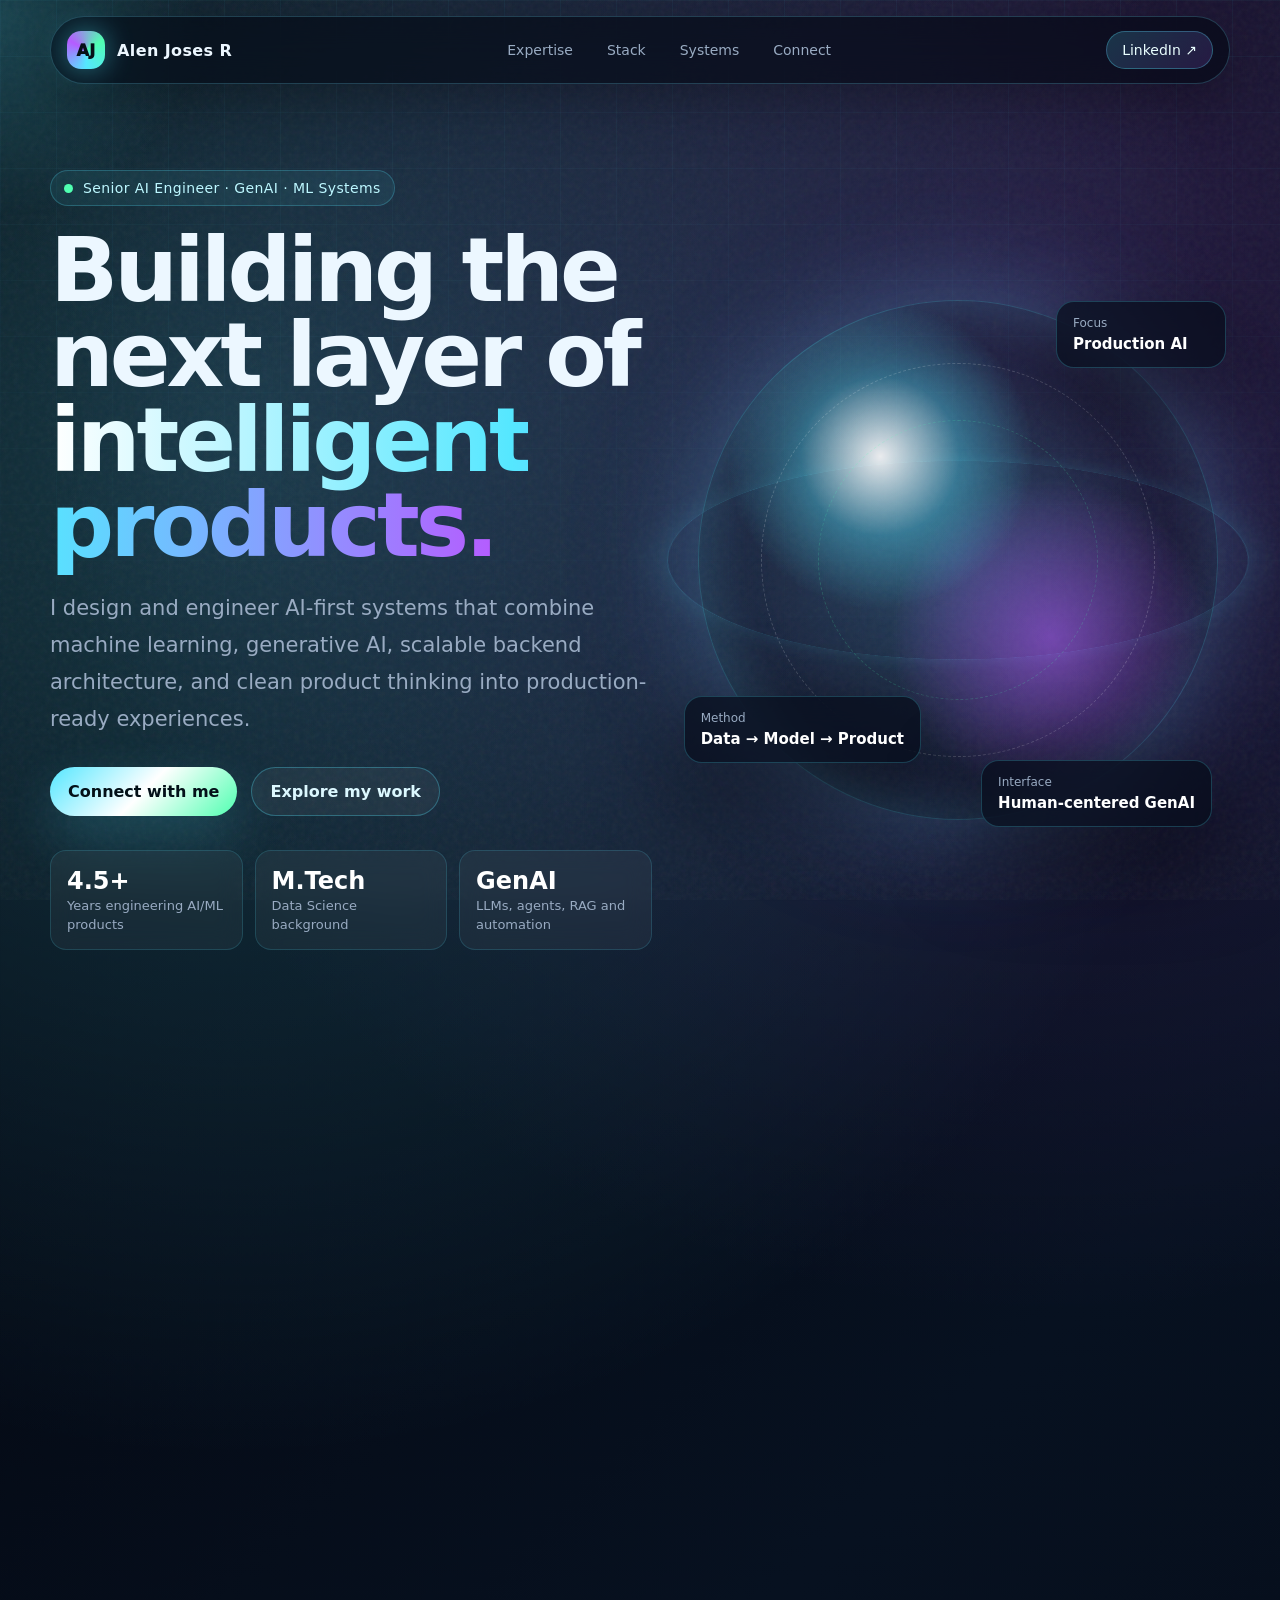
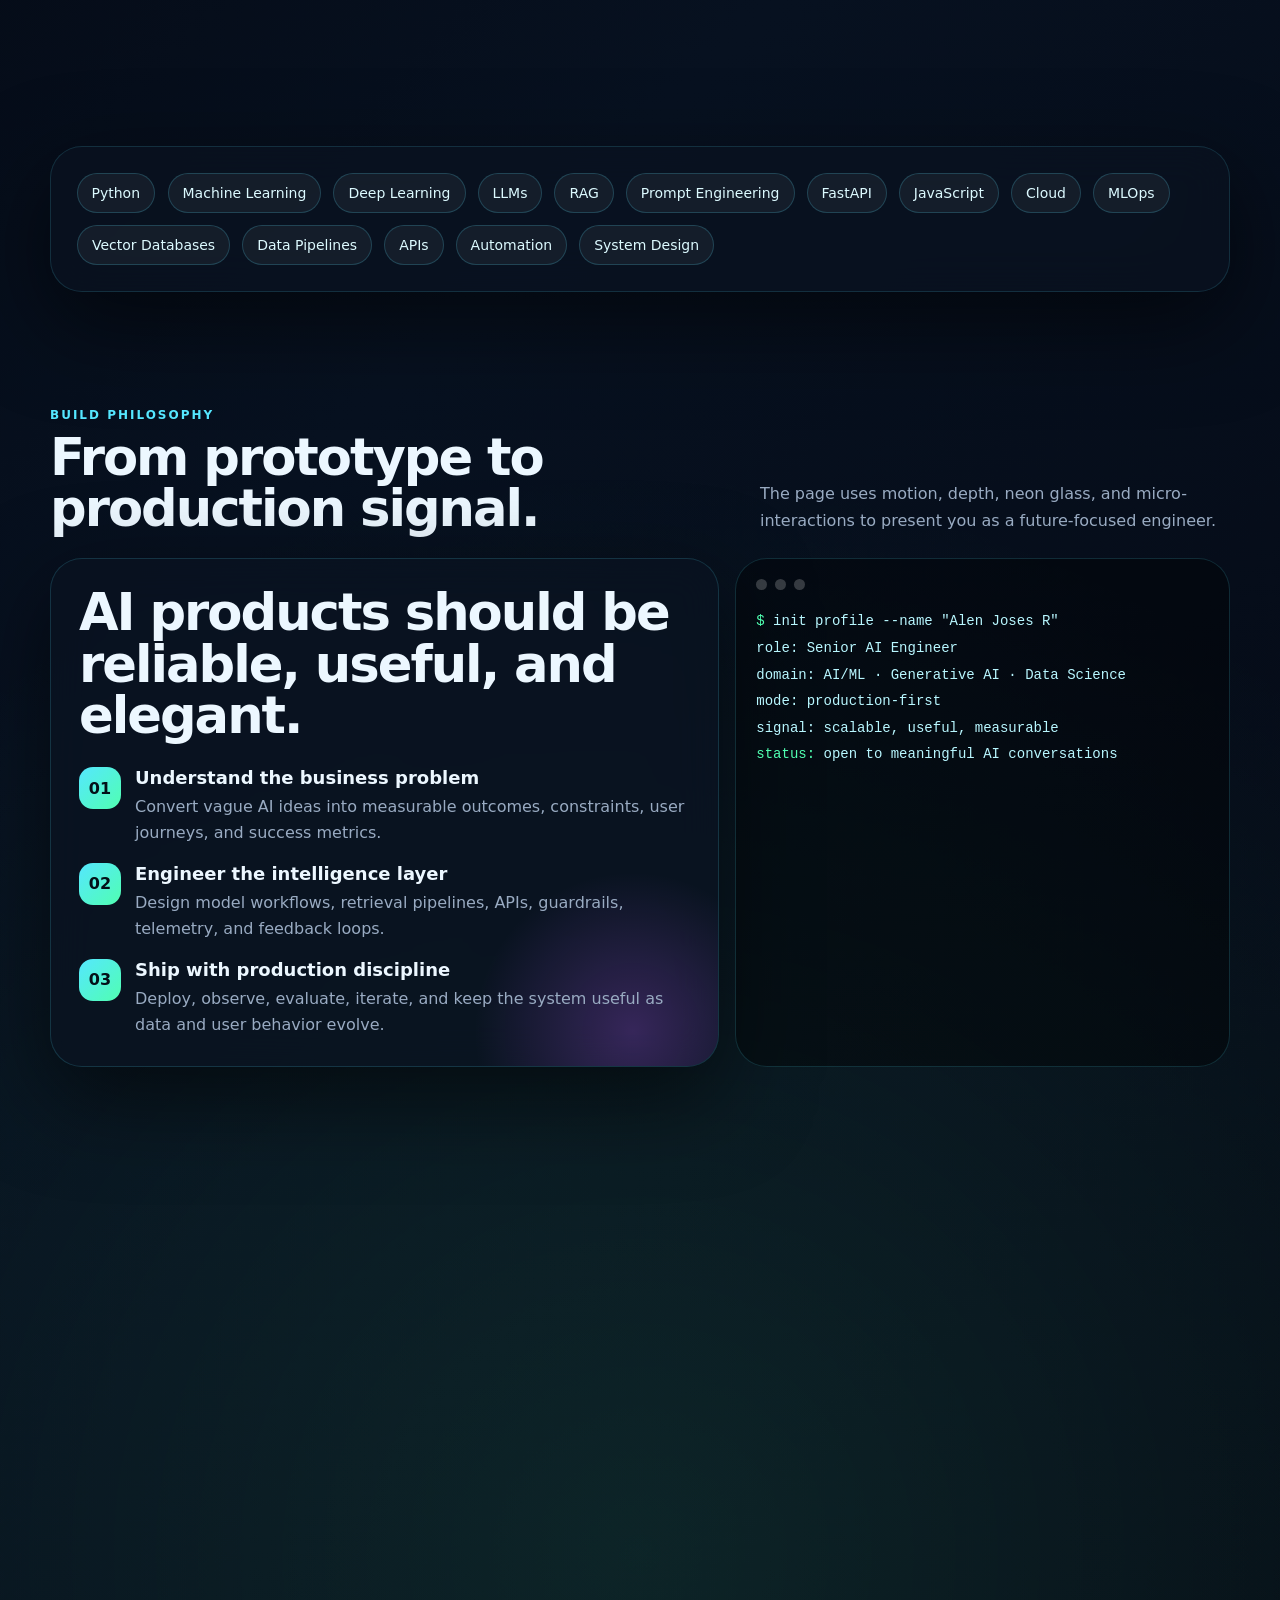
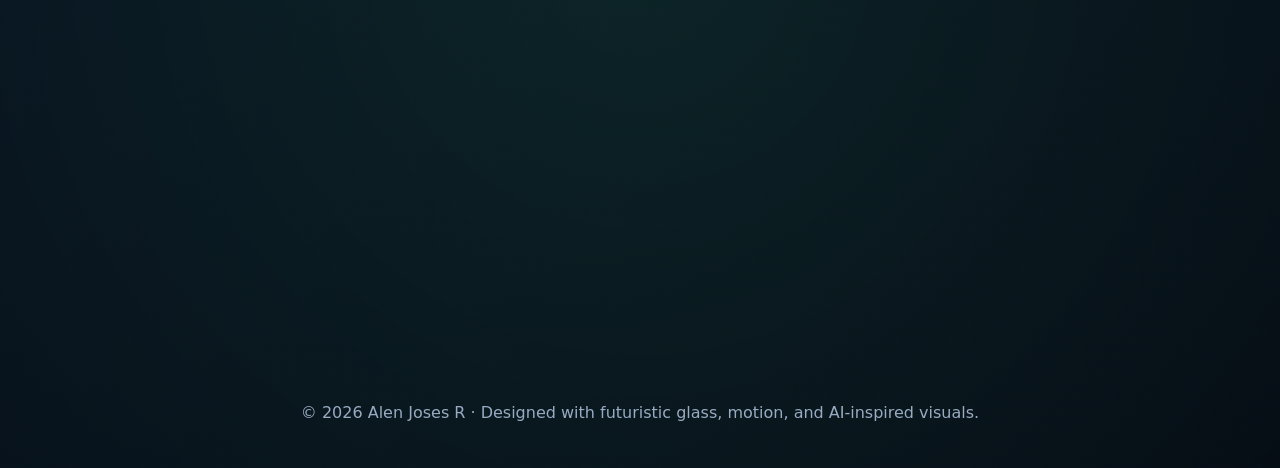
==== index.html @ fc3b9225 "Initial commit" ====
<!DOCTYPE html>
<html lang="en">
<head>
  <meta charset="UTF-8" />
  <meta name="viewport" content="width=device-width, initial-scale=1.0" />
  <title>Alen Joses R | AI/ML Engineer</title>
  <meta name="description" content="Futuristic portfolio landing page for Alen Joses R, AI/ML Engineer." />

  <link rel="icon" type="image/svg+xml" href="favicon.svg" />
  <link rel="stylesheet" href="css/styles.css" />

  <script src="https://platform.linkedin.com/badges/js/profile.js" async defer type="text/javascript"></script>
</head>
<body>
  <div class="noise"></div>
  <div class="cursor-glow" id="cursorGlow"></div>

  <header class="shell nav">
    <a href="#top" class="brand" aria-label="Alen Joses R home">
      <div class="brand-mark">AJ</div>
      <span>Alen Joses R</span>
    </a>

    <nav class="nav-links" aria-label="Primary navigation">
      <a href="#expertise">Expertise</a>
      <a href="#stack">Stack</a>
      <a href="#systems">Systems</a>
      <a href="#connect">Connect</a>
    </nav>

    <a class="nav-cta" href="https://in.linkedin.com/in/alenjoses-aiml-engineer" target="_blank" rel="noreferrer">
      LinkedIn ↗
    </a>
  </header>

  <main id="top">

    <!-- Hero -->
    <section class="shell hero">
      <div class="hero-copy reveal">
        <div class="eyebrow"><span class="pulse"></span> Senior AI Engineer · GenAI · ML Systems</div>
        <h1>Building the next layer of <span class="gradient-text">intelligent products.</span></h1>
        <p>
          I design and engineer AI-first systems that combine machine learning, generative AI, scalable backend architecture, and clean product thinking into production-ready experiences.
        </p>

        <div class="hero-actions">
          <a class="btn-primary" href="#connect">Connect with me</a>
          <a class="btn-ghost" href="#systems">Explore my work</a>
        </div>

        <div class="mini-stats" aria-label="Profile highlights">
          <div class="stat">
            <strong>4.5+</strong>
            <span>Years engineering AI/ML products</span>
          </div>
          <div class="stat">
            <strong>M.Tech</strong>
            <span>Data Science background</span>
          </div>
          <div class="stat">
            <strong>GenAI</strong>
            <span>LLMs, agents, RAG and automation</span>
          </div>
        </div>
      </div>

      <div class="hero-visual reveal" aria-hidden="true">
        <div class="orb-wrap" data-tilt>
          <div class="ring"></div>
          <div class="orb"></div>
        </div>

        <div class="node node-1" data-tilt>
          <small>Focus</small>
          <strong>Production AI</strong>
        </div>
        <div class="node node-2" data-tilt>
          <small>Method</small>
          <strong>Data → Model → Product</strong>
        </div>
        <div class="node node-3" data-tilt>
          <small>Interface</small>
          <strong>Human-centered GenAI</strong>
        </div>
      </div>
    </section>

    <!-- Expertise -->
    <section class="shell" id="expertise">
      <div class="section-head reveal">
        <div>
          <div class="section-kicker">Expertise</div>
          <h2>Where intelligence meets engineering.</h2>
        </div>
        <p>Use these sections as your portfolio pillars. Replace the descriptions with exact achievements, metrics, and project names when you are ready.</p>
      </div>

      <div class="cards">
        <article class="card reveal">
          <div class="icon">🧠</div>
          <h3>Generative AI Systems</h3>
          <p>RAG workflows, LLM integrations, agentic automation, prompt orchestration, evaluation loops, and secure enterprise AI experiences.</p>
        </article>
        <article class="card reveal">
          <div class="icon">⚙️</div>
          <h3>ML Engineering</h3>
          <p>Model development, feature pipelines, experimentation, deployment, monitoring, and reliable lifecycle management for ML-powered products.</p>
        </article>
        <article class="card reveal">
          <div class="icon">🚀</div>
          <h3>Product Architecture</h3>
          <p>Backend services, APIs, cloud-native patterns, scalable integrations, and polished user experiences around intelligent capabilities.</p>
        </article>
      </div>
    </section>

    <!-- Tech Stack -->
    <section class="shell" id="stack">
      <div class="section-head reveal">
        <div>
          <div class="section-kicker">Tech Stack</div>
          <h2>Modern tools for AI delivery.</h2>
        </div>
        <p>A visual skill cloud that feels alive. Edit the labels to match your strongest tools and frameworks.</p>
      </div>

      <div class="tech-cloud reveal" id="techCloud">
        <span class="chip">Python</span>
        <span class="chip">Machine Learning</span>
        <span class="chip">Deep Learning</span>
        <span class="chip">LLMs</span>
        <span class="chip">RAG</span>
        <span class="chip">Prompt Engineering</span>
        <span class="chip">FastAPI</span>
        <span class="chip">JavaScript</span>
        <span class="chip">Cloud</span>
        <span class="chip">MLOps</span>
        <span class="chip">Vector Databases</span>
        <span class="chip">Data Pipelines</span>
        <span class="chip">APIs</span>
        <span class="chip">Automation</span>
        <span class="chip">System Design</span>
      </div>
    </section>

    <!-- Build Philosophy -->
    <section class="shell" id="systems">
      <div class="section-head reveal">
        <div>
          <div class="section-kicker">Build Philosophy</div>
          <h2>From prototype to production signal.</h2>
        </div>
        <p>The page uses motion, depth, neon glass, and micro-interactions to present you as a future-focused engineer.</p>
      </div>

      <div class="project-grid">
        <div class="feature-panel reveal">
          <h2>AI products should be reliable, useful, and elegant.</h2>
          <div class="timeline">
            <div class="step">
              <div class="step-number">01</div>
              <div>
                <h3>Understand the business problem</h3>
                <p>Convert vague AI ideas into measurable outcomes, constraints, user journeys, and success metrics.</p>
              </div>
            </div>
            <div class="step">
              <div class="step-number">02</div>
              <div>
                <h3>Engineer the intelligence layer</h3>
                <p>Design model workflows, retrieval pipelines, APIs, guardrails, telemetry, and feedback loops.</p>
              </div>
            </div>
            <div class="step">
              <div class="step-number">03</div>
              <div>
                <h3>Ship with production discipline</h3>
                <p>Deploy, observe, evaluate, iterate, and keep the system useful as data and user behavior evolve.</p>
              </div>
            </div>
          </div>
        </div>

        <div class="terminal reveal" aria-label="Animated terminal style profile summary">
          <div class="terminal-top">
            <span class="dot"></span><span class="dot"></span><span class="dot"></span>
          </div>
          <div class="terminal-line"><span>$</span> init profile --name "Alen Joses R"</div>
          <div class="terminal-line">role: Senior AI Engineer</div>
          <div class="terminal-line">domain: AI/ML · Generative AI · Data Science</div>
          <div class="terminal-line">mode: production-first</div>
          <div class="terminal-line">signal: scalable, useful, measurable</div>
          <div class="terminal-line"><span>status:</span> open to meaningful AI conversations</div>
        </div>
      </div>
    </section>

    <!-- Verified Profile -->
    <section class="shell profile-badge-section" id="verified-profile">
      <div class="profile-badge-panel reveal">
        <div>
          <div class="section-kicker">Verified Profile</div>
          <h2>LinkedIn identity, separated cleanly.</h2>
          <p>
            Your official LinkedIn badge now has its own focused space instead of sitting inside the hero graphic. This keeps the top section cinematic while making the profile badge easier to notice.
          </p>
        </div>

        <div class="linkedin-card standalone" data-tilt>
          <div class="linkedin-card-header">
            <strong>Verified profile</strong>
            <span>LinkedIn badge</span>
          </div>
          <div class="badge-shell">
            <div class="badge-base LI-profile-badge"
              data-locale="en_US"
              data-size="medium"
              data-theme="dark"
              data-type="HORIZONTAL"
              data-vanity="alenjoses-aiml-engineer"
              data-version="v1">
              <a class="badge-base__link LI-simple-link"
                href="https://in.linkedin.com/in/alenjoses-aiml-engineer?trk=profile-badge">Alen Joses R</a>
            </div>
          </div>
        </div>
      </div>
    </section>

    <!-- Connect -->
    <section class="shell" id="connect">
      <div class="contact-panel reveal">
        <div>
          <div class="section-kicker">Connect</div>
          <h2>Let's build what comes next.</h2>
          <p>
            Add this section near the end of your website to create a strong conversion point. The LinkedIn link opens your public profile directly.
          </p>
          <div class="hero-actions">
            <a class="btn-primary" href="https://in.linkedin.com/in/alenjoses-aiml-engineer" target="_blank" rel="noreferrer">Open LinkedIn</a>
            <a class="btn-ghost" href="mailto:alenjoses_r@comcast.com">Email me</a>
          </div>
        </div>

        <div class="holo-card" data-tilt>
          <div>
            <span>Digital identity</span><br />
            <strong>Alen Joses R</strong>
          </div>
          <div>
            <span>Specialization</span><br />
            <strong>AI/ML + GenAI Engineering</strong>
          </div>
          <div>
            <span>Profile</span><br />
            <strong>linkedin.com/in/alenjoses-aiml-engineer</strong>
          </div>
        </div>
      </div>
    </section>

  </main>

  <footer class="shell">
    © <span id="year"></span> Alen Joses R · Designed with futuristic glass, motion, and AI-inspired visuals.
  </footer>

  <script src="js/main.js"></script>
</body>
</html>
---- css/styles.css ----
:root {
  --bg: #05070d;
  --panel: rgba(11, 18, 32, 0.72);
  --panel-strong: rgba(14, 25, 45, 0.88);
  --text: #ecf7ff;
  --muted: #99abc2;
  --cyan: #55e7ff;
  --blue: #6b7cff;
  --violet: #b55cff;
  --green: #50ffb1;
  --line: rgba(115, 229, 255, 0.22);
  --shadow: 0 30px 90px rgba(0, 0, 0, 0.55);
  --radius-xl: 32px;
  --radius-lg: 24px;
  --radius-md: 16px;
  --max: 1180px;
}

* {
  box-sizing: border-box;
  margin: 0;
  padding: 0;
}

html {
  scroll-behavior: smooth;
}

body {
  min-height: 100vh;
  font-family: Inter, ui-sans-serif, system-ui, -apple-system, BlinkMacSystemFont, "Segoe UI", sans-serif;
  background:
    radial-gradient(circle at 18% 12%, rgba(85, 231, 255, 0.22), transparent 30%),
    radial-gradient(circle at 82% 8%, rgba(181, 92, 255, 0.18), transparent 29%),
    radial-gradient(circle at 50% 86%, rgba(80, 255, 177, 0.10), transparent 34%),
    linear-gradient(135deg, #02030a 0%, #071120 48%, #040711 100%);
  color: var(--text);
  overflow-x: hidden;
}

body::before {
  content: "";
  position: fixed;
  inset: 0;
  pointer-events: none;
  background-image:
    linear-gradient(rgba(85, 231, 255, 0.05) 1px, transparent 1px),
    linear-gradient(90deg, rgba(85, 231, 255, 0.05) 1px, transparent 1px);
  background-size: 56px 56px;
  mask-image: linear-gradient(to bottom, rgba(0,0,0,.88), transparent 88%);
  z-index: -3;
}

body::after {
  content: "";
  position: fixed;
  inset: 0;
  pointer-events: none;
  background: linear-gradient(120deg, transparent, rgba(255,255,255,.035), transparent);
  transform: translateX(-100%);
  animation: scan 9s linear infinite;
  z-index: -2;
}

@keyframes scan {
  0% { transform: translateX(-120%); }
  55%, 100% { transform: translateX(120%); }
}

a {
  color: inherit;
  text-decoration: none;
}

/* ── Utilities ──────────────────────────────────────────── */

.noise {
  position: fixed;
  inset: 0;
  z-index: -1;
  opacity: .16;
  pointer-events: none;
  background-image: url("data:image/svg+xml,%3Csvg viewBox='0 0 200 200' xmlns='http://www.w3.org/2000/svg'%3E%3Cfilter id='n'%3E%3CfeTurbulence type='fractalNoise' baseFrequency='.85' numOctaves='3' stitchTiles='stitch'/%3E%3C/filter%3E%3Crect width='100%25' height='100%25' filter='url(%23n)' opacity='.32'/%3E%3C/svg%3E");
}

.cursor-glow {
  position: fixed;
  width: 420px;
  height: 420px;
  border-radius: 999px;
  background: radial-gradient(circle, rgba(85, 231, 255, .18), transparent 68%);
  pointer-events: none;
  transform: translate(-50%, -50%);
  z-index: -1;
  transition: opacity .25s ease;
}

.shell {
  width: min(var(--max), calc(100% - 40px));
  margin: 0 auto;
}

/* ── Navigation ─────────────────────────────────────────── */

.nav {
  position: sticky;
  top: 16px;
  z-index: 30;
  display: flex;
  align-items: center;
  justify-content: space-between;
  gap: 18px;
  padding: 14px 16px;
  margin-top: 16px;
  border: 1px solid var(--line);
  border-radius: 999px;
  background: rgba(3, 8, 18, .62);
  backdrop-filter: blur(18px);
  box-shadow: 0 18px 50px rgba(0,0,0,.25);
}

.brand {
  display: flex;
  align-items: center;
  gap: 12px;
  font-weight: 800;
  letter-spacing: .4px;
}

.brand-mark {
  width: 38px;
  height: 38px;
  display: grid;
  place-items: center;
  border-radius: 14px;
  background: conic-gradient(from 180deg, var(--cyan), var(--violet), var(--green), var(--cyan));
  color: #061018;
  box-shadow: 0 0 28px rgba(85, 231, 255, .45);
  font-weight: 950;
}

.nav-links {
  display: flex;
  align-items: center;
  gap: 8px;
}

.nav-links a {
  padding: 10px 13px;
  color: var(--muted);
  font-size: 14px;
  border-radius: 999px;
  transition: .25s ease;
}

.nav-links a:hover {
  color: var(--text);
  background: rgba(85, 231, 255, .1);
}

.nav-cta,
.btn-primary,
.btn-ghost {
  display: inline-flex;
  align-items: center;
  justify-content: center;
  gap: 10px;
  border-radius: 999px;
  border: 1px solid rgba(85, 231, 255, .3);
  transition: transform .25s ease, box-shadow .25s ease, border-color .25s ease;
  white-space: nowrap;
}

.nav-cta {
  padding: 10px 15px;
  background: linear-gradient(135deg, rgba(85, 231, 255, .18), rgba(181, 92, 255, .16));
  font-size: 14px;
  color: #eaffff;
}

.nav-cta:hover,
.btn-primary:hover,
.btn-ghost:hover {
  transform: translateY(-2px);
  box-shadow: 0 18px 50px rgba(85, 231, 255, .16);
  border-color: rgba(85, 231, 255, .72);
}

/* ── Hero ───────────────────────────────────────────────── */

.hero {
  position: relative;
  display: grid;
  grid-template-columns: 1.05fr .95fr;
  gap: 34px;
  align-items: center;
  padding: 86px 0 58px;
}

.hero-copy {
  position: relative;
  z-index: 2;
}

.eyebrow {
  display: inline-flex;
  align-items: center;
  gap: 10px;
  padding: 9px 13px;
  margin-bottom: 22px;
  border: 1px solid rgba(85, 231, 255, .24);
  border-radius: 999px;
  background: rgba(85, 231, 255, .07);
  color: #bdf7ff;
  font-size: 14px;
  letter-spacing: .4px;
}

.pulse {
  width: 9px;
  height: 9px;
  border-radius: 999px;
  background: var(--green);
  box-shadow: 0 0 0 rgba(80, 255, 177, .58);
  animation: pulse 1.8s infinite;
}

@keyframes pulse {
  0% { box-shadow: 0 0 0 0 rgba(80, 255, 177, .6); }
  70% { box-shadow: 0 0 0 12px rgba(80, 255, 177, 0); }
  100% { box-shadow: 0 0 0 0 rgba(80, 255, 177, 0); }
}

h1 {
  font-size: clamp(46px, 7vw, 92px);
  line-height: .95;
  letter-spacing: -4px;
  margin-bottom: 22px;
}

.gradient-text {
  background: linear-gradient(90deg, #ffffff, var(--cyan), var(--violet));
  -webkit-background-clip: text;
  background-clip: text;
  color: transparent;
}

.hero-copy p {
  max-width: 660px;
  color: var(--muted);
  font-size: clamp(17px, 2vw, 21px);
  line-height: 1.75;
  margin-bottom: 30px;
}

.hero-actions {
  display: flex;
  flex-wrap: wrap;
  gap: 14px;
  margin-bottom: 34px;
}

.btn-primary,
.btn-ghost {
  padding: 14px 18px;
  font-weight: 750;
}

.btn-primary {
  color: #031018;
  border: none;
  background: linear-gradient(135deg, var(--cyan), #fff, var(--green));
  box-shadow: 0 22px 54px rgba(85, 231, 255, .20);
}

.btn-ghost {
  color: #dcf8ff;
  background: rgba(255,255,255,.05);
}

/* ── Stats ──────────────────────────────────────────────── */

.mini-stats {
  display: grid;
  grid-template-columns: repeat(3, minmax(0, 1fr));
  gap: 12px;
  max-width: 620px;
}

.stat {
  padding: 16px;
  border: 1px solid rgba(85, 231, 255, .16);
  border-radius: var(--radius-md);
  background: rgba(255,255,255,.045);
  backdrop-filter: blur(12px);
}

.stat strong {
  display: block;
  font-size: 24px;
  color: #fff;
}

.stat span {
  color: var(--muted);
  font-size: 13px;
}

/* ── Hero Visual / Orb ──────────────────────────────────── */

.hero-visual {
  position: relative;
  min-height: 590px;
  display: grid;
  place-items: center;
}

.orb-wrap {
  position: absolute;
  width: min(92vw, 520px);
  aspect-ratio: 1;
  border-radius: 50%;
  display: grid;
  place-items: center;
  animation: float 6s ease-in-out infinite;
}

@keyframes float {
  0%, 100% { transform: translateY(0); }
  50% { transform: translateY(-18px); }
}

.orb {
  width: 100%;
  height: 100%;
  border-radius: 50%;
  background:
    radial-gradient(circle at 35% 30%, rgba(255,255,255,.9), rgba(85,231,255,.35) 16%, transparent 31%),
    radial-gradient(circle at 68% 65%, rgba(181,92,255,.55), transparent 33%),
    radial-gradient(circle at 50% 50%, rgba(85,231,255,.18), rgba(8,14,28,.1) 58%, transparent 70%);
  border: 1px solid rgba(85, 231, 255, .24);
  box-shadow:
    inset 0 0 70px rgba(85, 231, 255, .16),
    0 0 110px rgba(85, 231, 255, .22),
    0 0 160px rgba(181, 92, 255, .12);
  position: relative;
  overflow: hidden;
}

.orb::before,
.orb::after {
  content: "";
  position: absolute;
  inset: 12%;
  border-radius: 50%;
  border: 1px dashed rgba(255,255,255,.18);
  animation: rotate 18s linear infinite;
}

.orb::after {
  inset: 23%;
  animation-direction: reverse;
  animation-duration: 12s;
  border-color: rgba(80,255,177,.18);
}

@keyframes rotate {
  to { transform: rotate(360deg); }
}

.ring {
  position: absolute;
  width: 112%;
  height: 112%;
  border-radius: 50%;
  border: 1px solid rgba(85,231,255,.18);
  transform: rotateX(70deg) rotateZ(-18deg);
  box-shadow: 0 0 44px rgba(85,231,255,.14);
}

/* ── Floating Nodes ─────────────────────────────────────── */

.node {
  position: absolute;
  min-width: 170px;
  padding: 14px 16px;
  border: 1px solid rgba(85,231,255,.22);
  border-radius: 18px;
  background: rgba(6,12,25,.72);
  backdrop-filter: blur(18px);
  box-shadow: var(--shadow);
}

.node small {
  display: block;
  color: var(--muted);
  margin-bottom: 4px;
  font-size: 12px;
}

.node strong {
  color: #fff;
  font-size: 15px;
}

.node-1 { top: 36px; right: 4px; }
.node-2 { left: -2px; bottom: 92px; }
.node-3 { right: 18px; bottom: 28px; }

/* ── LinkedIn Card ──────────────────────────────────────── */

.linkedin-card {
  width: min(380px, 88vw);
  padding: 18px;
  border: 1px solid rgba(85,231,255,.26);
  border-radius: 26px;
  background: linear-gradient(135deg, rgba(7, 15, 30, .88), rgba(18, 15, 40, .78));
  backdrop-filter: blur(20px);
  box-shadow: 0 34px 90px rgba(0,0,0,.48);
}

.linkedin-card-header {
  display: flex;
  justify-content: space-between;
  align-items: center;
  gap: 10px;
  margin-bottom: 14px;
}

.linkedin-card-header span {
  color: var(--muted);
  font-size: 13px;
}

.linkedin-card-header strong {
  color: #dffcff;
}

.badge-shell {
  overflow: hidden;
  border-radius: 18px;
  border: 1px solid rgba(255,255,255,.08);
  background: #101725;
  min-height: 94px;
  display: grid;
  place-items: center;
  padding: 8px;
}

.profile-badge-section {
  padding-top: 24px;
}

.profile-badge-panel {
  display: grid;
  grid-template-columns: 1fr auto;
  gap: 24px;
  align-items: center;
  padding: 30px;
  border: 1px solid rgba(85,231,255,.16);
  border-radius: var(--radius-xl);
  background: linear-gradient(135deg, rgba(11,18,32,.74), rgba(18,15,40,.62));
  backdrop-filter: blur(20px);
  box-shadow: var(--shadow);
  overflow: hidden;
  position: relative;
}

.profile-badge-panel::before {
  content: "";
  position: absolute;
  width: 280px;
  height: 280px;
  right: -120px;
  top: -130px;
  border-radius: 50%;
  background: radial-gradient(circle, rgba(85,231,255,.2), transparent 68%);
}

.profile-badge-panel > * {
  position: relative;
  z-index: 1;
}

.profile-badge-panel p {
  max-width: 600px;
  color: var(--muted);
  line-height: 1.7;
  margin-top: 14px;
}

.linkedin-card.standalone {
  position: relative;
}

/* ── Sections ───────────────────────────────────────────── */

section {
  padding: 58px 0;
}

.section-head {
  display: flex;
  justify-content: space-between;
  align-items: end;
  gap: 22px;
  margin-bottom: 24px;
}

.section-kicker {
  color: var(--cyan);
  text-transform: uppercase;
  letter-spacing: 2px;
  font-size: 12px;
  font-weight: 850;
  margin-bottom: 10px;
}

h2 {
  font-size: clamp(30px, 4vw, 52px);
  line-height: 1;
  letter-spacing: -2px;
}

.section-head p {
  max-width: 470px;
  color: var(--muted);
  line-height: 1.7;
}

/* ── Cards ──────────────────────────────────────────────── */

.cards {
  display: grid;
  grid-template-columns: repeat(3, minmax(0, 1fr));
  gap: 16px;
}

.card {
  position: relative;
  min-height: 244px;
  padding: 24px;
  border: 1px solid rgba(85,231,255,.16);
  border-radius: var(--radius-lg);
  background: linear-gradient(180deg, rgba(255,255,255,.065), rgba(255,255,255,.028));
  overflow: hidden;
  box-shadow: 0 18px 48px rgba(0,0,0,.20);
  transition: transform .28s ease, border-color .28s ease, background .28s ease;
}

.card:hover {
  transform: translateY(-8px);
  border-color: rgba(85,231,255,.46);
  background: linear-gradient(180deg, rgba(85,231,255,.12), rgba(255,255,255,.035));
}

.card::after {
  content: "";
  position: absolute;
  width: 160px;
  height: 160px;
  right: -70px;
  top: -70px;
  border-radius: 50%;
  background: radial-gradient(circle, rgba(85,231,255,.22), transparent 70%);
}

.icon {
  width: 48px;
  height: 48px;
  display: grid;
  place-items: center;
  margin-bottom: 22px;
  border-radius: 16px;
  background: rgba(85,231,255,.10);
  border: 1px solid rgba(85,231,255,.22);
  font-size: 24px;
}

.card h3 {
  font-size: 20px;
  margin-bottom: 10px;
}

.card p {
  color: var(--muted);
  line-height: 1.7;
}

/* ── Tech Cloud ─────────────────────────────────────────── */

.tech-cloud {
  display: flex;
  flex-wrap: wrap;
  gap: 12px;
  padding: 26px;
  border: 1px solid rgba(85,231,255,.14);
  border-radius: var(--radius-xl);
  background: var(--panel);
  box-shadow: var(--shadow);
  backdrop-filter: blur(20px);
}

.chip {
  position: relative;
  padding: 11px 14px;
  border-radius: 999px;
  color: #dcfaff;
  border: 1px solid rgba(85,231,255,.20);
  background: rgba(255,255,255,.05);
  font-size: 14px;
  transition: .25s ease;
}

.chip:hover {
  transform: translateY(-3px) scale(1.03);
  background: rgba(85,231,255,.12);
  border-color: rgba(85,231,255,.54);
}

/* ── Build Philosophy ───────────────────────────────────── */

.project-grid {
  display: grid;
  grid-template-columns: 1.15fr .85fr;
  gap: 16px;
}

.feature-panel,
.contact-panel {
  border: 1px solid rgba(85,231,255,.16);
  border-radius: var(--radius-xl);
  background: var(--panel);
  backdrop-filter: blur(20px);
  box-shadow: var(--shadow);
  overflow: hidden;
}

.feature-panel {
  padding: 28px;
  min-height: 380px;
  position: relative;
}

.feature-panel::before {
  content: "";
  position: absolute;
  inset: auto -80px -130px auto;
  width: 330px;
  height: 330px;
  border-radius: 50%;
  background: radial-gradient(circle, rgba(181,92,255,.26), transparent 68%);
}

.timeline {
  display: grid;
  gap: 16px;
  margin-top: 26px;
  position: relative;
  z-index: 2;
}

.step {
  display: grid;
  grid-template-columns: 42px 1fr;
  gap: 14px;
  align-items: start;
}

.step-number {
  width: 42px;
  height: 42px;
  display: grid;
  place-items: center;
  border-radius: 14px;
  color: #031018;
  font-weight: 900;
  background: linear-gradient(135deg, var(--cyan), var(--green));
}

.step h3 {
  font-size: 18px;
  margin-bottom: 6px;
}

.step p {
  color: var(--muted);
  line-height: 1.65;
}

/* ── Terminal ───────────────────────────────────────────── */

.terminal {
  padding: 20px;
  border-radius: var(--radius-xl);
  border: 1px solid rgba(85,231,255,.16);
  background: rgba(0,0,0,.38);
  min-height: 380px;
  font-family: "SFMono-Regular", Consolas, "Liberation Mono", monospace;
  overflow: hidden;
  position: relative;
}

.terminal-top {
  display: flex;
  gap: 8px;
  margin-bottom: 18px;
}

.dot {
  width: 11px;
  height: 11px;
  border-radius: 50%;
  background: rgba(255,255,255,.2);
}

.terminal-line {
  color: #b8f7ff;
  line-height: 1.9;
  font-size: 14px;
  opacity: 0;
  transform: translateY(8px);
  animation: lineIn .5s ease forwards;
}

.terminal-line:nth-child(2) { animation-delay: .15s; }
.terminal-line:nth-child(3) { animation-delay: .45s; }
.terminal-line:nth-child(4) { animation-delay: .75s; }
.terminal-line:nth-child(5) { animation-delay: 1.05s; }
.terminal-line:nth-child(6) { animation-delay: 1.35s; }
.terminal-line:nth-child(7) { animation-delay: 1.65s; }

@keyframes lineIn {
  to { opacity: 1; transform: translateY(0); }
}

.terminal-line span {
  color: var(--green);
}

/* ── Connect Panel ──────────────────────────────────────── */

.contact-panel {
  display: grid;
  grid-template-columns: 1fr .9fr;
  gap: 24px;
  align-items: center;
  padding: 30px;
}

.contact-panel p {
  color: var(--muted);
  line-height: 1.7;
  margin: 14px 0 24px;
}

.holo-card {
  padding: 20px;
  border-radius: 26px;
  border: 1px solid rgba(255,255,255,.12);
  background: linear-gradient(135deg, rgba(85,231,255,.14), rgba(181,92,255,.12));
  min-height: 260px;
  display: grid;
  align-content: space-between;
  position: relative;
  overflow: hidden;
}

.holo-card::before {
  content: "";
  position: absolute;
  inset: 0;
  background: linear-gradient(120deg, transparent, rgba(255,255,255,.13), transparent);
  transform: translateX(-100%);
  animation: shine 4.5s infinite;
}

@keyframes shine {
  0% { transform: translateX(-120%); }
  45%, 100% { transform: translateX(120%); }
}

.holo-card strong {
  font-size: 22px;
}

.holo-card span {
  color: #c2efff;
}

/* ── Footer ─────────────────────────────────────────────── */

footer {
  padding: 32px 0 46px;
  color: var(--muted);
  text-align: center;
}

/* ── Scroll Reveal ──────────────────────────────────────── */

.reveal {
  opacity: 0;
  transform: translateY(28px);
  transition: opacity .7s ease, transform .7s ease;
}

.reveal.visible {
  opacity: 1;
  transform: translateY(0);
}

/* ── Responsive ─────────────────────────────────────────── */

@media (max-width: 940px) {
  .hero,
  .project-grid,
  .contact-panel,
  .profile-badge-panel {
    grid-template-columns: 1fr;
  }

  .hero {
    padding-top: 62px;
  }

  .hero-visual {
    min-height: 560px;
  }

  .cards {
    grid-template-columns: 1fr;
  }

  .section-head {
    align-items: start;
    flex-direction: column;
  }
}

@media (max-width: 720px) {
  .shell {
    width: min(100% - 28px, var(--max));
  }

  .nav {
    border-radius: 24px;
    align-items: start;
  }

  .nav-links {
    display: none;
  }

  .brand span {
    max-width: 140px;
    overflow: hidden;
    text-overflow: ellipsis;
    white-space: nowrap;
  }

  h1 {
    letter-spacing: -2.4px;
  }

  .mini-stats {
    grid-template-columns: 1fr;
  }

  .hero-visual {
    min-height: 500px;
  }

  .node {
    min-width: 140px;
    padding: 12px;
  }

  .node-1 { right: -6px; }
  .node-2 { left: -6px; bottom: 82px; }
  .node-3 { right: 0; bottom: 12px; }

  .linkedin-card {
    width: 100%;
  }
}
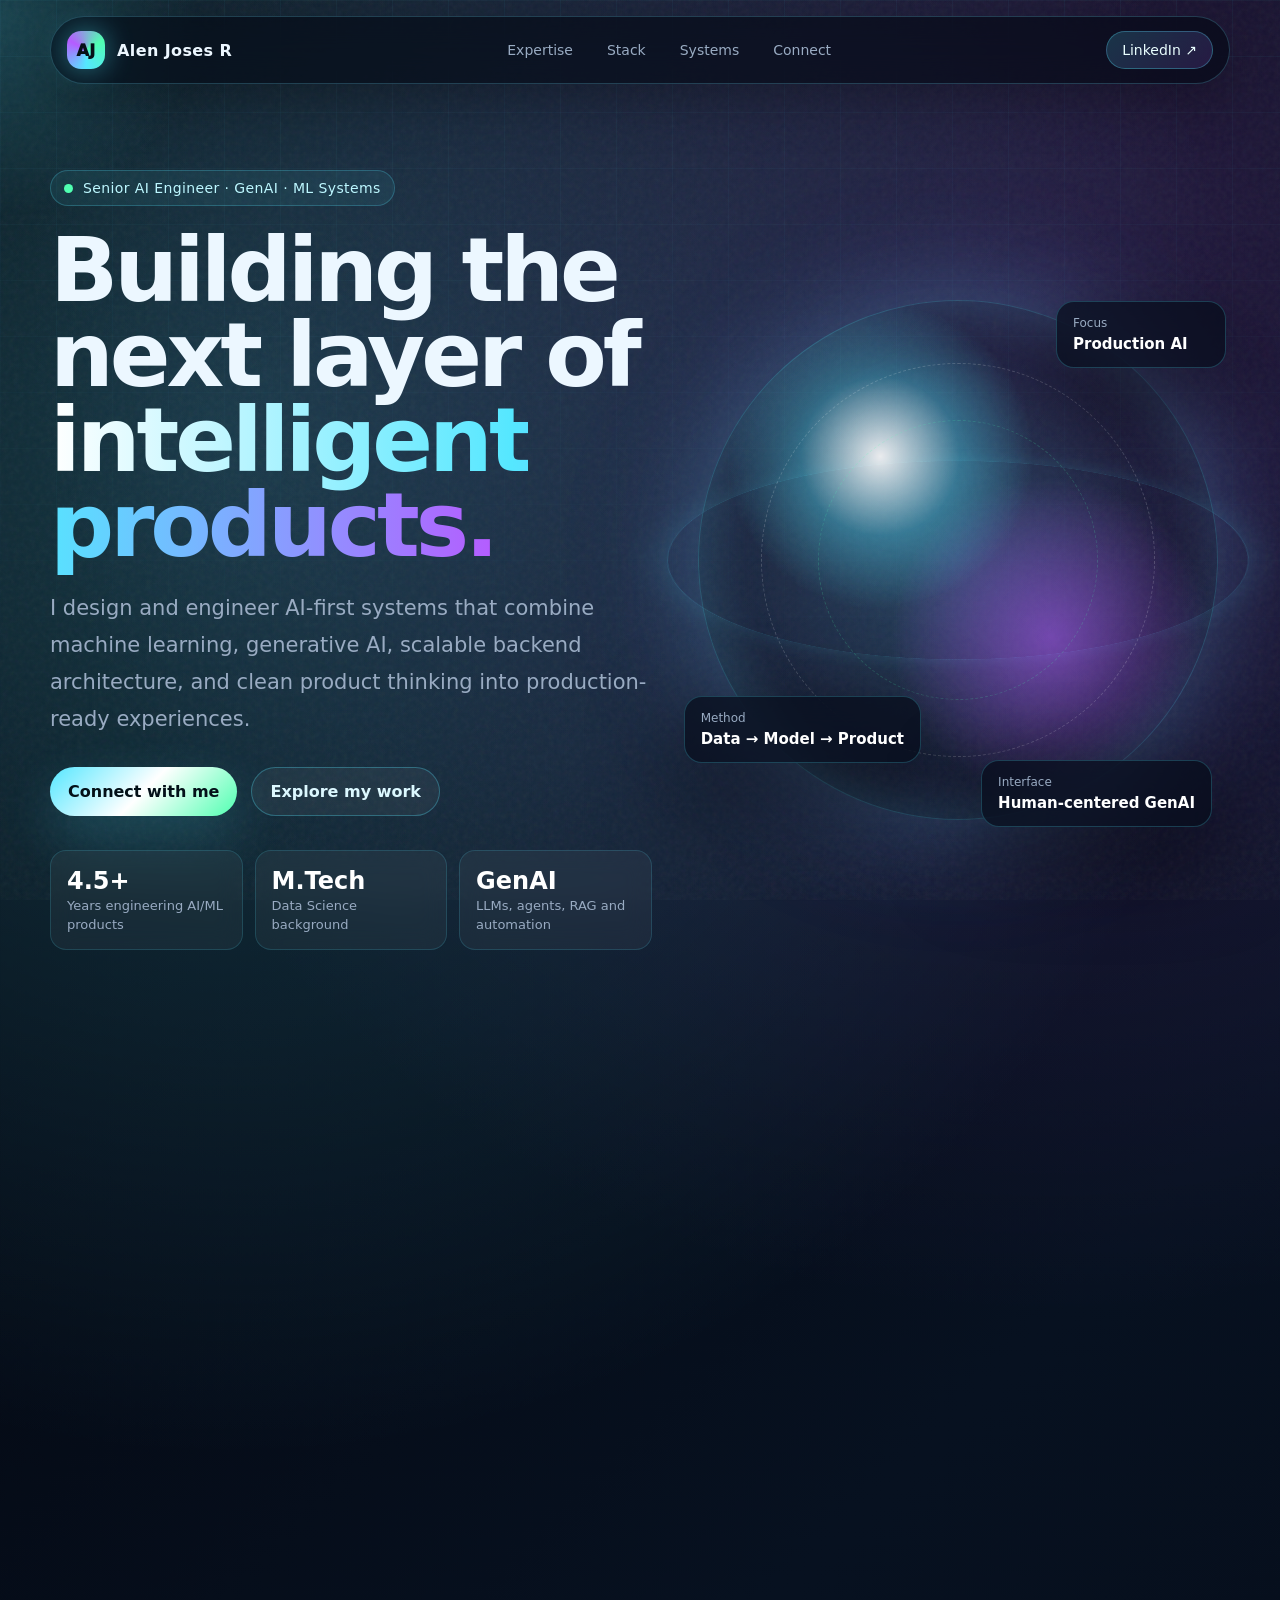
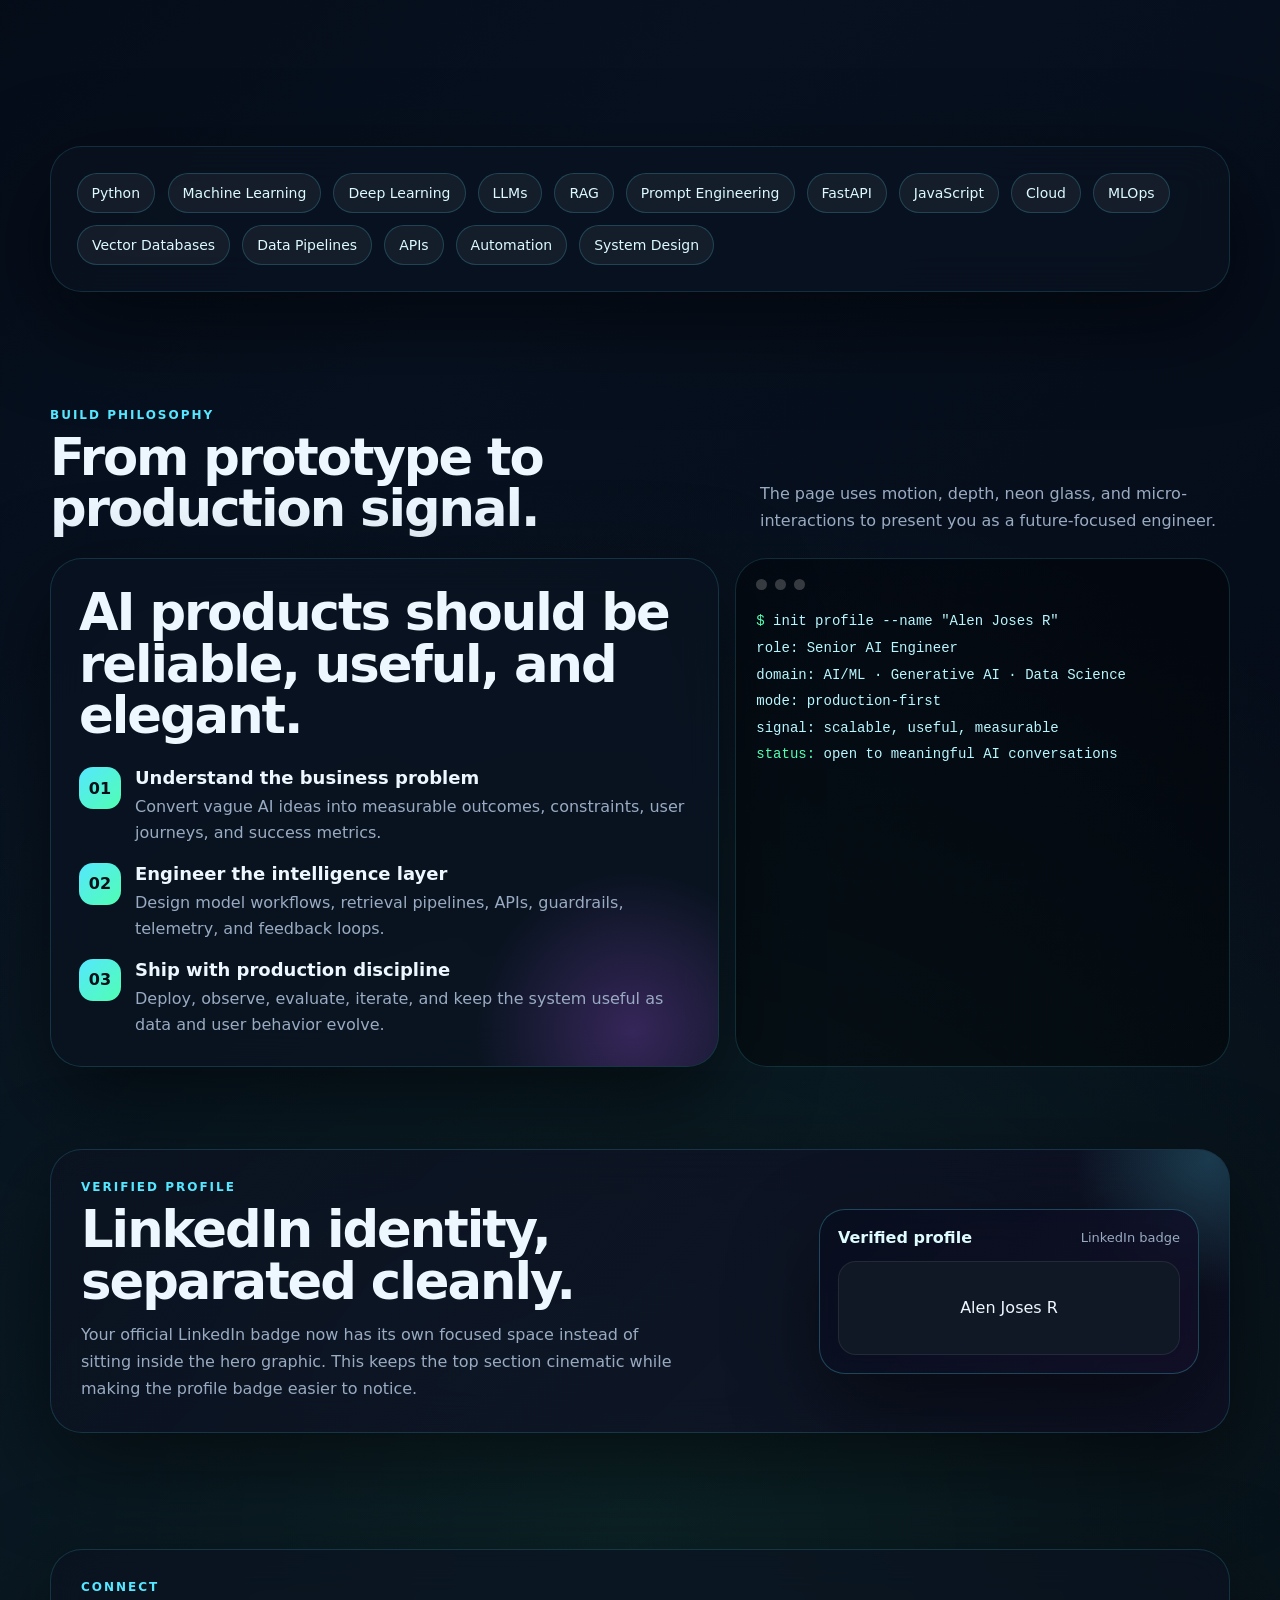
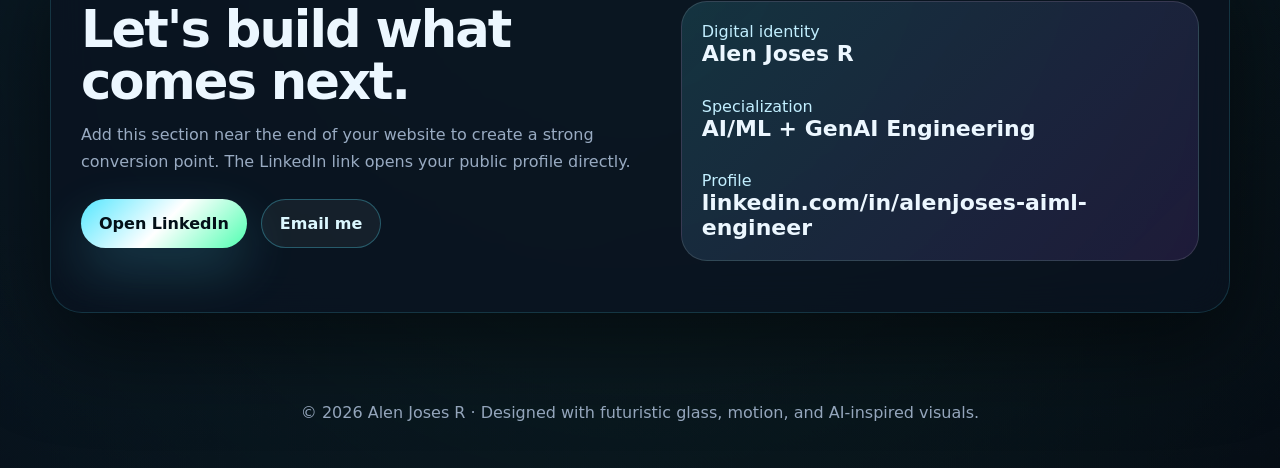
==== commit 0bce6f78: "Fix LinkedIn badge: move script to body, fix overflow, update badge HTML" ====
--- a/index.html
+++ b/index.html
@@ -9,7 +9,6 @@
   <link rel="icon" type="image/svg+xml" href="favicon.svg" />
   <link rel="stylesheet" href="css/styles.css" />
 
-  <script src="https://platform.linkedin.com/badges/js/profile.js" async defer type="text/javascript"></script>
 </head>
 <body>
   <div class="noise"></div>
@@ -213,16 +212,7 @@
             <span>LinkedIn badge</span>
           </div>
           <div class="badge-shell">
-            <div class="badge-base LI-profile-badge"
-              data-locale="en_US"
-              data-size="medium"
-              data-theme="dark"
-              data-type="HORIZONTAL"
-              data-vanity="alenjoses-aiml-engineer"
-              data-version="v1">
-              <a class="badge-base__link LI-simple-link"
-                href="https://in.linkedin.com/in/alenjoses-aiml-engineer?trk=profile-badge">Alen Joses R</a>
-            </div>
+            <div class="badge-base LI-profile-badge" data-locale="en_US" data-size="medium" data-theme="dark" data-type="HORIZONTAL" data-vanity="alenjoses-aiml-engineer" data-version="v1"><a class="badge-base__link LI-simple-link" href="https://in.linkedin.com/in/alenjoses-aiml-engineer?trk=profile-badge">Alen Joses R</a></div>
           </div>
         </div>
       </div>
@@ -267,5 +257,6 @@
   </footer>
 
   <script src="js/main.js"></script>
+  <script src="https://platform.linkedin.com/badges/js/profile.js" async defer type="text/javascript"></script>
 </body>
 </html>
--- a/css/styles.css
+++ b/css/styles.css
@@ -437,7 +437,7 @@
 }
 
 .badge-shell {
-  overflow: hidden;
+  overflow: visible;
   border-radius: 18px;
   border: 1px solid rgba(255,255,255,.08);
   background: #101725;
